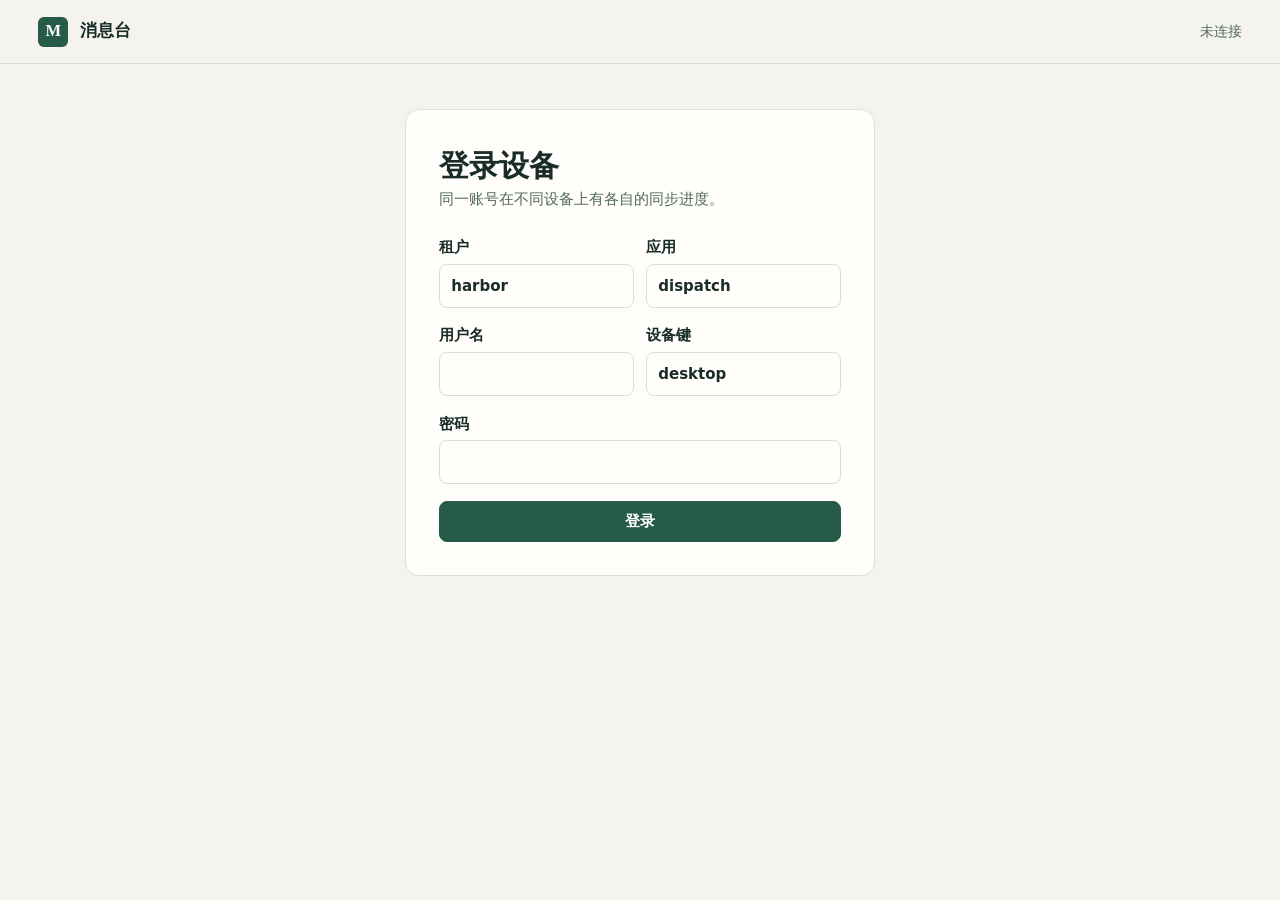
==== internal/demoui/assets/index.html @ 7d0215ba "Verify gateway capacity and prepare self-hosted release" ====
<!doctype html>
<html lang="zh-CN">
<head>
  <meta charset="utf-8">
  <meta name="viewport" content="width=device-width, initial-scale=1">
  <title>消息台 · Messaging Cluster</title>
  <link rel="stylesheet" href="./style.css">
  <script defer src="./app.js"></script>
</head>
<body>
  <header class="topbar">
    <a class="brand" href="./" aria-label="消息台首页"><span class="logo" aria-hidden="true">M</span>消息台</a>
    <div class="identity"><span id="connection" class="connection" data-state="off">未连接</span><button id="logout" type="button" hidden>退出</button></div>
  </header>
  <main>
    <section id="signin" class="signin">
      <div><h1>登录设备</h1><p>同一账号在不同设备上有各自的同步进度。</p></div>
      <form id="login-form">
        <div class="fields"><label>租户<input name="tenant" value="harbor" autocomplete="off" required></label><label>应用<input name="app" value="dispatch" autocomplete="off" required></label></div>
        <div class="fields"><label>用户名<input name="username" autocomplete="username" required></label><label>设备键<input name="device_key" value="desktop" autocomplete="off" required></label></div>
        <label>密码<input name="password" type="password" autocomplete="current-password" required></label>
        <button class="primary" type="submit">登录</button>
      </form>
    </section>
    <section id="workspace" class="workspace" hidden>
      <aside>
        <div class="sidebar-title"><h1>会话</h1><button type="button" id="reload">刷新</button></div>
        <div id="accounts" class="accounts"></div>
        <form id="create-direct" class="inline-form">
          <label class="sr-only" for="peer">对方用户 ID</label><input id="peer" name="user_id" inputmode="numeric" pattern="[0-9]+" placeholder="对方用户 ID" required>
          <button type="submit">私聊</button>
        </form>
        <form id="create-group" class="inline-form">
          <label class="sr-only" for="group-name">群聊名称</label><input id="group-name" name="title" maxlength="80" placeholder="群聊名称" required>
          <button type="submit">建群</button>
        </form>
        <ul id="rooms" class="rooms" aria-label="会话列表"></ul>
      </aside>
      <section class="conversation" aria-label="会话详情">
        <div id="empty" class="empty"><h2>选择一个会话</h2><p>也可以输入对方的用户 ID 发起私聊。</p></div>
        <div id="opened" class="opened" hidden>
          <header class="room-header">
            <div><h2 id="room-name"></h2><p id="room-state"></p></div>
            <button type="button" id="mark-read">标为已读</button>
          </header>
          <form id="add-member" class="inline-form member-form" hidden>
            <label class="sr-only" for="member">成员用户 ID</label><input id="member" name="user_id" inputmode="numeric" pattern="[0-9]+" placeholder="成员用户 ID" required>
            <button type="submit">添加成员</button>
          </form>
          <ol id="messages" class="messages" aria-label="消息记录" aria-live="polite"></ol>
          <form id="composer" class="composer">
            <label class="sr-only" for="body">输入消息</label><textarea id="body" name="body" rows="2" placeholder="输入消息"></textarea>
            <div class="composer-actions">
              <label class="upload">附件<input name="file" type="file"></label>
              <button class="primary" type="submit" id="send">发送</button>
            </div>
          </form>
        </div>
      </section>
    </section>
    <p id="feedback" class="feedback" role="status"></p>
  </main>
</body>
</html>
---- internal/demoui/assets/style.css ----
:root {
  color-scheme: light;
  --paper: #f4f3ed;
  --surface: #fffefa;
  --ink: #192c28;
  --muted: #526960;
  --line: #d9e0d6;
  --accent: #275b49;
  --light: #e2efe5;
  font: 15px/1.5 system-ui, "Microsoft YaHei", sans-serif;
  background: var(--paper);
  color: var(--ink);
}

* { box-sizing: border-box; }
body { margin: 0; }
[hidden] { display: none !important; }
button, input, textarea { font: inherit; }
button, input, textarea { border: 1px solid var(--line); border-radius: 8px; color: inherit; background: var(--surface); }
button { padding: 0.55rem 0.8rem; white-space: nowrap; cursor: pointer; }
button:hover { border-color: var(--accent); }
button:disabled { cursor: default; opacity: 0.55; }
:focus-visible { outline: 3px solid #657ecc; outline-offset: 3px; }
.primary { color: white; background: var(--accent); border-color: var(--accent); font-weight: 650; }
.primary:hover { background: #194634; }
input, textarea { padding: 0.65rem 0.75rem; min-width: 0; width: 100%; }
label { display: grid; gap: 0.35rem; font-weight: 620; }
h1, h2, p { margin: 0; }
.topbar { display: flex; justify-content: space-between; align-items: center; gap: 1rem; padding: 1.1rem 3vw; border-bottom: 1px solid var(--line); }
.brand, .identity { display: flex; align-items: center; gap: 0.8rem; }
.brand { font-size: 1.1rem; font-weight: 720; color: inherit; text-decoration: none; }
.logo { display: grid; place-items: center; width: 2rem; aspect-ratio: 1; border-radius: 6px; color: white; background: var(--accent); font-family: Georgia, serif; }
.connection { color: var(--muted); font-size: 0.9rem; }
.connection[data-state="on"] { color: var(--accent); font-weight: 700; }
main { max-width: 1170px; margin: 2.5rem auto; padding: 0 1.25rem; }
.signin { max-width: 470px; margin: 5vh auto; padding: 2.2rem; border: 1px solid var(--line); border-radius: 14px; background: var(--surface); }
.signin h1 { font-size: clamp(1.5rem, 4vw, 2rem); }
.signin p, .empty p, .room-header p, .accounts { color: var(--muted); }
.signin form { display: grid; gap: 1.1rem; margin-top: 1.7rem; }
.fields { display: grid; grid-template-columns: 1fr 1fr; gap: 0.8rem; }
.workspace { display: grid; grid-template-columns: minmax(240px, 295px) minmax(0, 1fr); min-height: min(680px, 75vh); border: 1px solid var(--line); border-radius: 14px; background: var(--surface); }
.workspace aside { border-right: 1px solid var(--line); padding: 1.25rem; }
.sidebar-title, .room-header, .composer-actions { display: flex; align-items: center; justify-content: space-between; gap: 1rem; }
.inline-form { display: flex; gap: 0.45rem; margin: 0.6rem 0; }
.accounts { font-size: 0.86rem; margin: 0.45rem 0 1.05rem; font-variant-numeric: tabular-nums; }
.rooms { list-style: none; padding: 0; display: grid; gap: 0.45rem; }
.rooms button { white-space: normal; width: 100%; text-align: left; display: grid; gap: 0.2rem; }
.rooms button[aria-current="true"] { background: var(--light); border-color: #bfd2c2; }
.rooms small, .message-meta { color: var(--muted); font-variant-numeric: tabular-nums; }
.conversation { min-width: 0; display: grid; }
.empty { align-self: center; padding: 2rem; text-align: center; }
.opened { display: flex; flex-direction: column; min-width: 0; }
.room-header { padding: 1.25rem 1.5rem; border-bottom: 1px solid var(--line); }
.room-header p { margin-top: 0.3rem; font-size: 0.87rem; }
.member-form { padding: 0 1.5rem; width: min(100%, 340px); }
.messages { min-height: 13rem; height: 44vh; margin: 0; padding: 1.3rem 1.5rem; list-style: none; overflow-y: auto; display: block; background: #fbfcf7; }
.messages li { margin: 0 0 0.9rem; width: fit-content; max-width: 92%; padding: 0.55rem 0.8rem; border: 1px solid var(--line); border-radius: 9px; background: var(--surface); }
.messages li.self { margin-left: auto; background: var(--light); }
.message-meta { font-size: 0.8rem; margin-bottom: 0.28rem; }
.message-body { white-space: pre-wrap; overflow-wrap: anywhere; }
.message-actions { display: flex; flex-wrap: wrap; gap: 0.35rem; }
.message-actions button { font-size: 0.8rem; padding: 0.2rem 0.5rem; margin-top: 0.45rem; }
.composer { display: grid; gap: 0.55rem; padding: 1rem 1.5rem; border-top: 1px solid var(--line); }
.composer textarea { resize: vertical; }
.upload { display: flex; gap: 0.45rem; align-items: center; font-weight: 500; font-size: 0.86rem; min-width: 0; }
.upload input { border: 0; padding: 0; }
.feedback { min-height: 1.5rem; margin-top: 0.75rem; color: #85502b; }
.sr-only { position: absolute; width: 1px; height: 1px; overflow: hidden; clip-path: inset(50%); white-space: nowrap; }

@media (max-width: 680px) {
  main { margin: 1rem auto; }
  .workspace { grid-template-columns: 1fr; }
  .workspace aside { border-right: 0; border-bottom: 1px solid var(--line); }
  .rooms { max-height: 9.5rem; overflow: auto; }
  .room-header, .composer, .messages { padding-inline: 0.85rem; }
  .signin { padding: 1.35rem; }
}
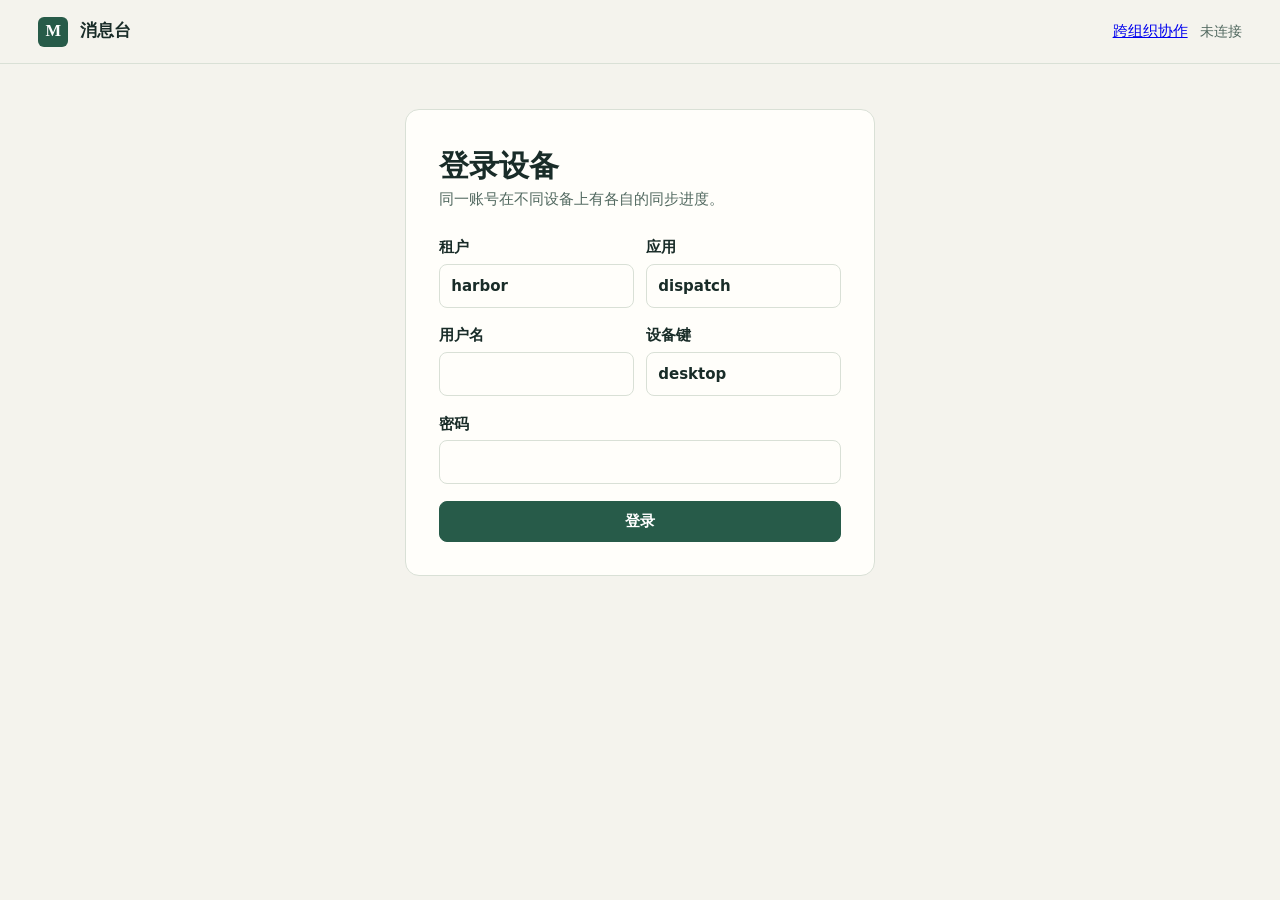
==== commit 996371b4: "支持跨组织协作、访客授权与独立归档 为采购协作引入双方签认、共享频道、线程、职责提醒、搜索和撤权回执。增加租户预检、独立备份恢复和浏览器验收。" ====
--- a/internal/demoui/assets/index.html
+++ b/internal/demoui/assets/index.html
@@ -10,7 +10,7 @@
 <body>
   <header class="topbar">
     <a class="brand" href="./" aria-label="消息台首页"><span class="logo" aria-hidden="true">M</span>消息台</a>
-    <div class="identity"><span id="connection" class="connection" data-state="off">未连接</span><button id="logout" type="button" hidden>退出</button></div>
+    <div class="identity"><a href="./project.html">跨组织协作</a><span id="connection" class="connection" data-state="off">未连接</span><button id="logout" type="button" hidden>退出</button></div>
   </header>
   <main>
     <section id="signin" class="signin">
@@ -47,11 +47,27 @@
             <label class="sr-only" for="member">成员用户 ID</label><input id="member" name="user_id" inputmode="numeric" pattern="[0-9]+" placeholder="成员用户 ID" required>
             <button type="submit">添加成员</button>
           </form>
+          <details id="membership-tools" class="membership-tools" hidden>
+            <summary>批量成员与操作记录</summary>
+            <p id="membership-loading" role="status"></p>
+            <div id="membership-content" hidden>
+              <form id="membership-batch" class="inline-form">
+                <label>操作<select name="operation"><option value="member">设为成员</option><option value="admin">设为管理员</option><option value="remove">移除成员</option></select></label>
+                <label>用户 ID<input name="users" placeholder="用逗号或空格分隔" required></label>
+                <button type="submit">保存待执行批次</button>
+              </form>
+              <div id="membership-operation-list" class="membership-operation-list"></div>
+              <button id="older-membership-operations" type="button" hidden>更早的操作</button>
+            </div>
+          </details>
           <ol id="messages" class="messages" aria-label="消息记录" aria-live="polite"></ol>
           <form id="composer" class="composer">
             <label class="sr-only" for="body">输入消息</label><textarea id="body" name="body" rows="2" placeholder="输入消息"></textarea>
+            <p id="send-status" role="status" hidden></p>
             <div class="composer-actions">
               <label class="upload">附件<input name="file" type="file"></label>
+              <button id="check-send" type="button" hidden>查单</button>
+              <button id="clear-send" type="button" hidden>放弃待确认发送</button>
               <button class="primary" type="submit" id="send">发送</button>
             </div>
           </form>
--- a/internal/demoui/assets/style.css
+++ b/internal/demoui/assets/style.css
@@ -15,8 +15,8 @@
 * { box-sizing: border-box; }
 body { margin: 0; }
 [hidden] { display: none !important; }
-button, input, textarea { font: inherit; }
-button, input, textarea { border: 1px solid var(--line); border-radius: 8px; color: inherit; background: var(--surface); }
+button, input, textarea, select { font: inherit; }
+button, input, textarea, select { border: 1px solid var(--line); border-radius: 8px; color: inherit; background: var(--surface); }
 button { padding: 0.55rem 0.8rem; white-space: nowrap; cursor: pointer; }
 button:hover { border-color: var(--accent); }
 button:disabled { cursor: default; opacity: 0.55; }
@@ -53,6 +53,18 @@
 .room-header { padding: 1.25rem 1.5rem; border-bottom: 1px solid var(--line); }
 .room-header p { margin-top: 0.3rem; font-size: 0.87rem; }
 .member-form { padding: 0 1.5rem; width: min(100%, 340px); }
+.membership-tools { padding: 0.45rem 1.5rem 0.8rem; }
+.membership-tools summary { cursor: pointer; color: var(--accent); font-weight: 650; }
+.membership-tools .inline-form { flex-wrap: wrap; align-items: end; }
+.membership-tools select { padding: 0.65rem; }
+.membership-tools label:has(input[name="users"]) { flex: 1 1 10rem; }
+#membership-loading, .membership-operation p { color: var(--muted); font-size: 0.87rem; }
+.membership-operation-list { display: grid; gap: 0.5rem; margin: 0.7rem 0; max-height: 23rem; overflow: auto; }
+.membership-operation { border: 1px solid var(--line); border-radius: 8px; padding: 0.5rem; }
+.membership-operation ul { margin: 0.35rem 0; padding-inline-start: 1.25rem; }
+.membership-operation label { display: flex; align-items: baseline; gap: 0.4rem; font-weight: inherit; }
+.membership-operation input { width: auto; }
+.membership-operation .member-failed { color: #85502b; }
 .messages { min-height: 13rem; height: 44vh; margin: 0; padding: 1.3rem 1.5rem; list-style: none; overflow-y: auto; display: block; background: #fbfcf7; }
 .messages li { margin: 0 0 0.9rem; width: fit-content; max-width: 92%; padding: 0.55rem 0.8rem; border: 1px solid var(--line); border-radius: 9px; background: var(--surface); }
 .messages li.self { margin-left: auto; background: var(--light); }
@@ -62,6 +74,8 @@
 .message-actions button { font-size: 0.8rem; padding: 0.2rem 0.5rem; margin-top: 0.45rem; }
 .composer { display: grid; gap: 0.55rem; padding: 1rem 1.5rem; border-top: 1px solid var(--line); }
 .composer textarea { resize: vertical; }
+.composer-actions { flex-wrap: wrap; }
+#send-status { color: var(--muted); font-size: 0.85rem; overflow-wrap: anywhere; }
 .upload { display: flex; gap: 0.45rem; align-items: center; font-weight: 500; font-size: 0.86rem; min-width: 0; }
 .upload input { border: 0; padding: 0; }
 .feedback { min-height: 1.5rem; margin-top: 0.75rem; color: #85502b; }
@@ -72,6 +86,6 @@
   .workspace { grid-template-columns: 1fr; }
   .workspace aside { border-right: 0; border-bottom: 1px solid var(--line); }
   .rooms { max-height: 9.5rem; overflow: auto; }
-  .room-header, .composer, .messages { padding-inline: 0.85rem; }
+  .room-header, .composer, .messages, .membership-tools { padding-inline: 0.85rem; }
   .signin { padding: 1.35rem; }
 }
